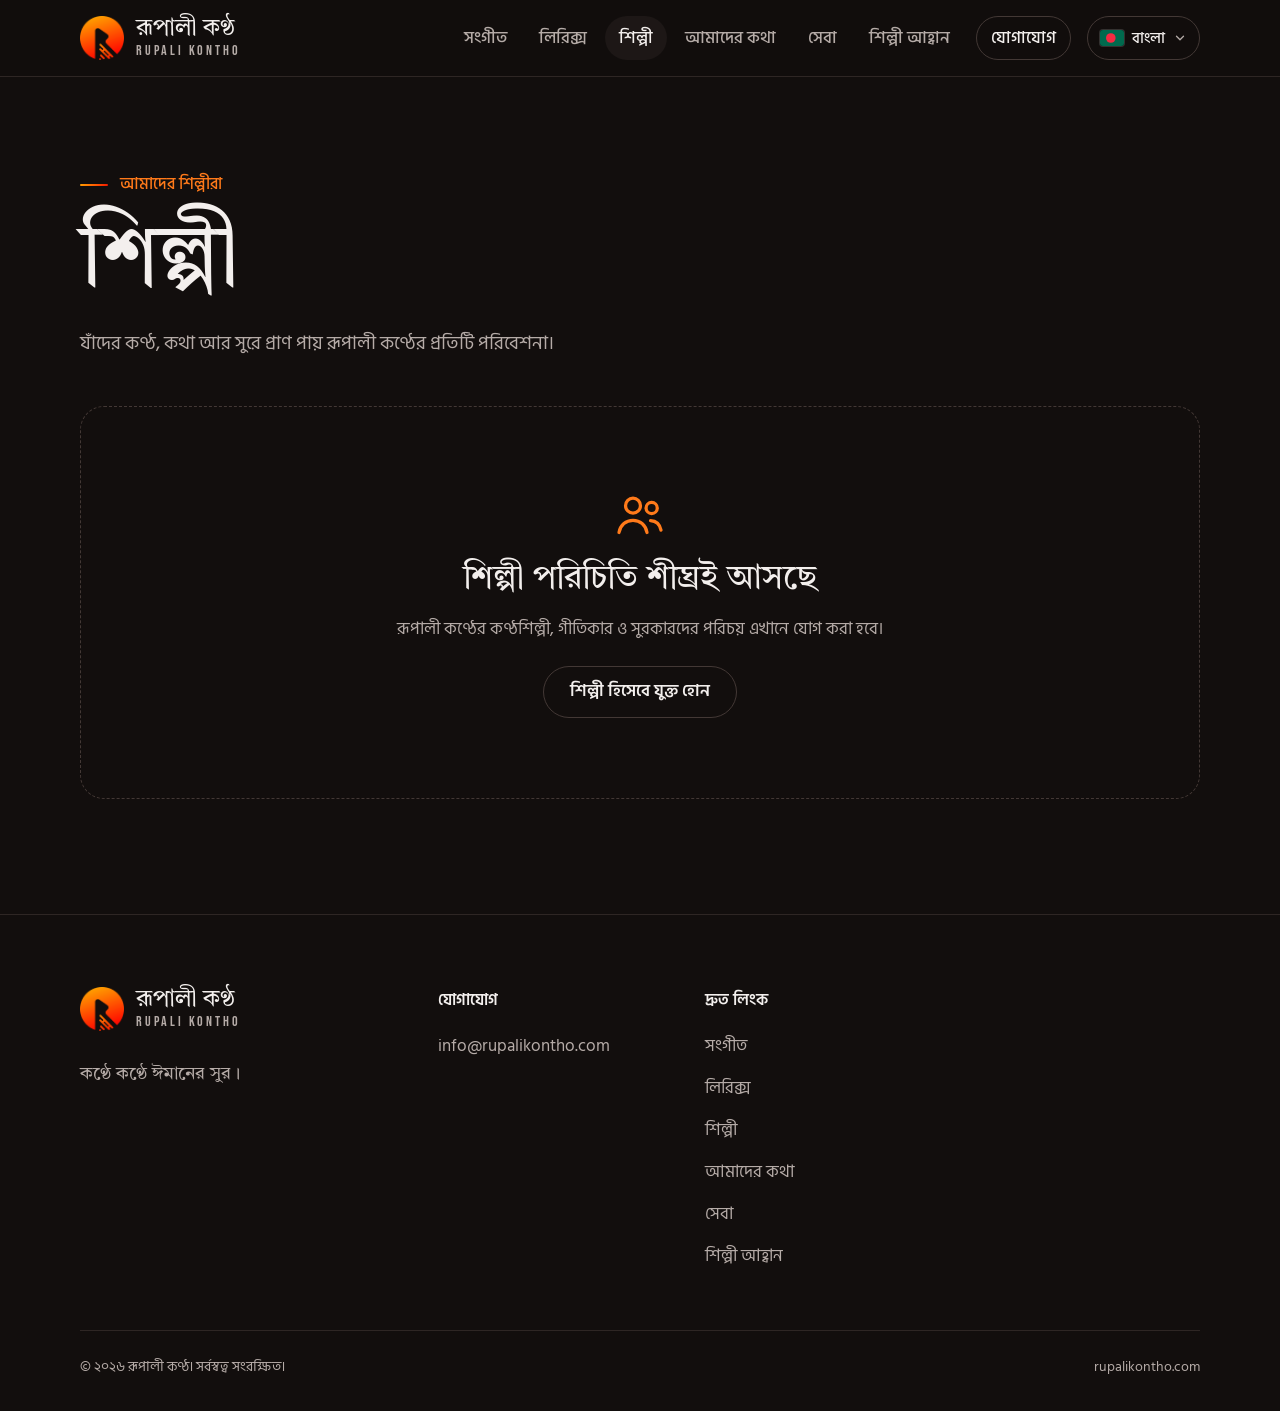
==== artists.html @ 2bbc6c73 "শিল্পী পেজ যোগ (/artists) - Artist cards with arch-shaped portraits (silhouette when no photo),   fi" ====
<!doctype html>
<html lang="bn" data-title-key="title.artists">
<head>
  <meta charset="utf-8">
  <meta name="viewport" content="width=device-width, initial-scale=1">
  <script>
    (function () { try { var l = new URLSearchParams(location.search).get("lang") || localStorage.getItem("rk-lang");
      if (/^(en|hi|ur|ar)$/.test(l || "")) { var h = document.documentElement; h.lang = l; h.dir = (l === "ur" || l === "ar") ? "rtl" : "ltr"; } } catch (e) {} })();
  </script>
  <title>শিল্পী — রূপালী কণ্ঠ</title>
  <meta name="description" content="রূপালী কণ্ঠের কণ্ঠশিল্পী, গীতিকার ও সুরকারদের পরিচিতি ও তাঁদের গান।">
  <meta name="theme-color" content="#120e0d">
  <link rel="canonical" href="https://rupalikontho.com/artists">

  <meta property="og:type" content="website">
  <meta property="og:site_name" content="রূপালী কণ্ঠ">
  <meta property="og:title" content="শিল্পী — রূপালী কণ্ঠ">
  <meta property="og:description" content="রূপালী কণ্ঠের কণ্ঠশিল্পী, গীতিকার ও সুরকারদের পরিচিতি।">
  <meta property="og:url" content="https://rupalikontho.com/artists">
  <meta property="og:image" content="https://rupalikontho.com/assets/img/og-image.png">
  <meta property="og:locale" content="bn_BD">
  <meta name="twitter:card" content="summary_large_image">

  <link rel="icon" type="image/png" sizes="32x32" href="assets/img/favicon-32.png">
  <link rel="icon" type="image/png" sizes="192x192" href="assets/img/logo-192.png">
  <link rel="apple-touch-icon" href="assets/img/apple-touch-icon.png">

  <link rel="preconnect" href="https://fonts.googleapis.com">
  <link rel="preconnect" href="https://fonts.gstatic.com" crossorigin>
  <link href="https://fonts.googleapis.com/css2?family=Amiri&family=Bebas+Neue&family=Hind+Siliguri:wght@400;500;600&family=Tiro+Bangla&display=swap" rel="stylesheet">
  <link rel="stylesheet" href="assets/css/style.css">
</head>
<body>
  <a class="skip-link" href="#main" data-i18n="skip">মূল অংশে যান</a>

  <!-- ===== হেডার ===== -->
  <header class="site-header" id="top">
    <div class="container header-inner">
      <a class="brand" href="/" aria-label="রূপালী কণ্ঠ — হোম" data-i18n-attr="aria-label:home.aria">
        <img class="brand-logo" src="assets/img/logo-192.png" width="48" height="48" alt="">
        <span class="brand-text">
          <span class="brand-name" lang="bn">রূপালী কণ্ঠ</span>
          <span class="brand-latin">RUPALI KONTHO</span>
        </span>
      </a>

      <button class="menu-toggle" type="button" aria-expanded="false" aria-controls="site-nav" aria-label="মেনু খুলুন" data-i18n-attr="aria-label:menu.open">
        <svg class="icon-open" width="24" height="24" viewBox="0 0 24 24" aria-hidden="true"><path d="M4 7h16M4 12h16M4 17h16" fill="none" stroke="currentColor" stroke-width="2" stroke-linecap="round"/></svg>
        <svg class="icon-close" width="24" height="24" viewBox="0 0 24 24" aria-hidden="true"><path d="M6 6l12 12M18 6L6 18" fill="none" stroke="currentColor" stroke-width="2" stroke-linecap="round"/></svg>
      </button>

      <nav class="site-nav" id="site-nav" aria-label="প্রধান মেনু" data-i18n-attr="aria-label:nav.aria">
        <a href="/#music" data-i18n="nav.music">সংগীত</a>
        <a href="/lyrics" data-i18n="nav.lyrics">লিরিক্স</a>
        <a href="/artists" aria-current="page" data-i18n="nav.artists">শিল্পী</a>
        <a href="/#about" data-i18n="nav.about">আমাদের কথা</a>
        <a href="/#services" data-i18n="nav.services">সেবা</a>
        <a href="/#join" data-i18n="nav.join">শিল্পী আহ্বান</a>
        <a class="nav-cta" href="#contact" data-i18n="nav.contact">যোগাযোগ</a>
      </nav>

      <div class="lang-switch" data-lang-switch></div>
    </div>
  </header>

  <main id="main">
    <!-- ===== পেজ শিরোনাম ===== -->
    <section class="page-hero" id="artists-top">
      <div class="container">
        <p class="eyebrow" data-i18n="artists.eyebrow">আমাদের শিল্পীরা</p>
        <h1 data-i18n="artists.h1">শিল্পী</h1>
        <p class="lead" data-i18n="artists.lead">যাঁদের কণ্ঠ, কথা আর সুরে প্রাণ পায় রূপালী কণ্ঠের প্রতিটি পরিবেশনা।</p>
      </div>
    </section>

    <section class="lyrics-section">
      <div class="container">

        <!-- ===== তালিকা ===== -->
        <div id="artists-list-view">
          <div class="lyrics-toolbar" id="artists-toolbar">
            <div class="chips" role="group" aria-label="ভূমিকা অনুযায়ী বাছাই" data-i18n-attr="aria-label:artists.chips.aria" id="artists-chips">
              <button type="button" class="chip" data-role="" aria-pressed="true" data-i18n="lyrics.all">সব</button>
              <button type="button" class="chip" data-role="singer" aria-pressed="false" data-i18n="role.singer">কণ্ঠশিল্পী</button>
              <button type="button" class="chip" data-role="lyricist" aria-pressed="false" data-i18n="role.lyricist">গীতিকার</button>
              <button type="button" class="chip" data-role="composer" aria-pressed="false" data-i18n="role.composer">সুরকার</button>
            </div>
          </div>

          <p class="lyrics-count" id="artists-count" aria-live="polite"></p>
          <div class="artist-grid" id="artists-grid"></div>

          <div class="lyrics-empty" id="artists-no-results" hidden>
            <h2 data-i18n="artists.none.h">এই ভূমিকায় এখনো কোনো শিল্পী নেই</h2>
          </div>

          <div class="lyrics-empty" id="artists-coming-soon" hidden>
            <svg width="56" height="56" viewBox="0 0 24 24" aria-hidden="true"><circle cx="9" cy="8" r="3.2" fill="none" stroke="currentColor" stroke-width="1.4"/><path d="M3 19.5c.6-3.3 3-5.2 6-5.2s5.4 1.9 6 5.2" fill="none" stroke="currentColor" stroke-width="1.4" stroke-linecap="round"/><circle cx="17" cy="9" r="2.4" fill="none" stroke="currentColor" stroke-width="1.4"/><path d="M16.5 14.4c2.4.1 4 1.6 4.5 4.1" fill="none" stroke="currentColor" stroke-width="1.4" stroke-linecap="round"/></svg>
            <h2 data-i18n="artists.soon.h">শিল্পী পরিচিতি শীঘ্রই আসছে</h2>
            <p data-i18n="artists.soon.p">রূপালী কণ্ঠের কণ্ঠশিল্পী, গীতিকার ও সুরকারদের পরিচয় এখানে যোগ করা হবে।</p>
            <a class="btn btn-ghost" href="/#join"><span data-i18n="hero.cta.join">শিল্পী হিসেবে যুক্ত হোন</span></a>
          </div>
        </div>

        <!-- ===== একজন শিল্পী ===== -->
        <article class="artist-detail" id="artist-detail" hidden>
          <a class="back-link" href="#" id="artist-back">
            <svg class="flip-rtl" width="18" height="18" viewBox="0 0 24 24" aria-hidden="true"><path d="M19 12H5M11 6l-6 6 6 6" fill="none" stroke="currentColor" stroke-width="2" stroke-linecap="round" stroke-linejoin="round"/></svg>
            <span data-i18n="artists.back">সব শিল্পী</span>
          </a>

          <div class="artist-profile">
            <div class="artist-profile-photo" id="ad-photo"></div>
            <div class="artist-info">
              <div class="artist-roles" id="ad-roles"></div>
              <h2 id="ad-name" lang="bn"></h2>
              <p class="artist-bio" id="ad-bio" hidden></p>
              <div class="artist-links">
                <a class="btn btn-ghost btn-sm" id="ad-youtube" href="#" target="_blank" rel="noopener" hidden>
                  <svg width="20" height="20" viewBox="0 0 24 24" aria-hidden="true"><rect x="2.5" y="5" width="19" height="14" rx="4" fill="none" stroke="currentColor" stroke-width="1.6"/><path d="M10 9v6l5-3z" fill="currentColor"/></svg>
                  <span data-i18n="social.youtube">ইউটিউব</span>
                </a>
                <a class="btn btn-ghost btn-sm" id="ad-facebook" href="#" target="_blank" rel="noopener" hidden>
                  <svg width="20" height="20" viewBox="0 0 24 24" aria-hidden="true"><path d="M14 8h3V4.5h-3A3.5 3.5 0 0 0 10.5 8v2.5H8V14h2.5v6H14v-6h2.6l.4-3.5h-3V8.6c0-.3.3-.6.6-.6z" fill="none" stroke="currentColor" stroke-width="1.6" stroke-linejoin="round"/></svg>
                  <span data-i18n="social.facebook">ফেসবুক</span>
                </a>
              </div>
            </div>
          </div>

          <section class="artist-songs">
            <h3 data-i18n="artists.songs">এই শিল্পীর গান</h3>
            <ul class="song-list" id="ad-songs"></ul>
            <p class="artist-songs-empty" id="ad-songs-empty" data-i18n="artists.songs.none" hidden>লিরিক্স পেজে এই শিল্পীর গান এখনো যোগ হয়নি।</p>
          </section>
        </article>

      </div>
    </section>
  </main>

  <!-- ===== ফুটার / যোগাযোগ ===== -->
  <footer class="site-footer" id="contact">
    <div class="container footer-grid">
      <div class="footer-brand">
        <a class="brand" href="/" aria-label="রূপালী কণ্ঠ — হোম" data-i18n-attr="aria-label:home.aria">
          <img class="brand-logo" src="assets/img/logo-192.png" width="48" height="48" alt="">
          <span class="brand-text">
            <span class="brand-name" lang="bn">রূপালী কণ্ঠ</span>
            <span class="brand-latin">RUPALI KONTHO</span>
          </span>
        </a>
        <p data-i18n="footer.tagline">কণ্ঠে কণ্ঠে ঈমানের সুর।</p>
      </div>

      <div>
        <h2 class="footer-title" data-i18n="nav.contact">যোগাযোগ</h2>
        <ul class="footer-list">
          <li><a href="mailto:info@rupalikontho.com" data-link="email" data-text dir="ltr">info@rupalikontho.com</a></li>
          <li data-link-row="phone"><a href="#" data-link="phone" data-text></a></li>
          <li data-link-row="address"><span data-text-of="address"></span></li>
        </ul>
      </div>

      <div>
        <h2 class="footer-title" data-i18n="footer.links">দ্রুত লিংক</h2>
        <ul class="footer-list">
          <li><a href="/#music" data-i18n="nav.music">সংগীত</a></li>
          <li><a href="/lyrics" data-i18n="nav.lyrics">লিরিক্স</a></li>
          <li><a href="/artists" data-i18n="nav.artists">শিল্পী</a></li>
          <li><a href="/#about" data-i18n="nav.about">আমাদের কথা</a></li>
          <li><a href="/#services" data-i18n="nav.services">সেবা</a></li>
          <li><a href="/#join" data-i18n="nav.join">শিল্পী আহ্বান</a></li>
        </ul>
      </div>

      <div data-social-block>
        <h2 class="footer-title" data-i18n="footer.follow">আমাদের সাথে থাকুন</h2>
        <div class="social">
          <a href="#" data-link="youtube" data-hide-empty aria-label="ইউটিউব" data-i18n-attr="aria-label:social.youtube">
            <svg width="22" height="22" viewBox="0 0 24 24" aria-hidden="true"><rect x="2.5" y="5" width="19" height="14" rx="4" fill="none" stroke="currentColor" stroke-width="1.6"/><path d="M10 9v6l5-3z" fill="currentColor"/></svg>
            <span data-i18n="social.youtube">ইউটিউব</span>
          </a>
          <a href="#" data-link="facebook" data-hide-empty aria-label="ফেসবুক" data-i18n-attr="aria-label:social.facebook">
            <svg width="22" height="22" viewBox="0 0 24 24" aria-hidden="true"><path d="M14 8h3V4.5h-3A3.5 3.5 0 0 0 10.5 8v2.5H8V14h2.5v6H14v-6h2.6l.4-3.5h-3V8.6c0-.3.3-.6.6-.6z" fill="none" stroke="currentColor" stroke-width="1.6" stroke-linejoin="round"/></svg>
            <span data-i18n="social.facebook">ফেসবুক</span>
          </a>
        </div>
      </div>
    </div>

    <div class="container footer-bottom">
      <div class="footer-bottom-inner">
        <p>© <span data-year>২০২৬</span> <span data-i18n="footer.rights">রূপালী কণ্ঠ। সর্বস্বত্ব সংরক্ষিত।</span></p>
        <p dir="ltr">rupalikontho.com</p>
      </div>
    </div>
  </footer>

  <script src="assets/js/config.js"></script>
  <script src="assets/js/main.js"></script>
  <script src="assets/js/i18n-strings.js"></script>
  <script src="assets/js/i18n.js"></script>
  <script src="assets/js/lyrics-data.js"></script>
  <script src="assets/js/artists-data.js"></script>
  <script src="assets/js/artists.js"></script>
</body>
</html>
---- assets/css/style.css ----
/* ================================================================
   রূপালী কণ্ঠ — স্টাইল
   রং: লোগোর কমলা-লাল গ্রেডিয়েন্ট + রূপালী (সিলভার) + উষ্ণ গাঢ় পটভূমি
   ================================================================ */

:root {
  --bg: #120e0d;
  --bg-2: #171211;
  --surface: #1d1716;
  --line: #2e2624;
  --line-2: #433835;
  --text: #f3efed;
  --muted: #b5aba7;
  --silver: #dfe3e5;
  --orange: #ff7a1a;
  --ink: #1a0d07;
  --grad: linear-gradient(135deg, #ffa000 0%, #ff5a00 55%, #f01400 100%);
  --grad-btn: linear-gradient(135deg, #ffa000 0%, #ff5a00 100%);
  --font-body: "Hind Siliguri", "Noto Sans Bengali", "Nirmala UI", sans-serif;
  --font-display: "Tiro Bangla", "Noto Serif Bengali", "Hind Siliguri", serif;
  --font-arabic: "Amiri", "Traditional Arabic", serif;
  --font-brand: "Bebas Neue", "Oswald", "Arial Narrow", sans-serif;
  --radius: 20px;
}

*,
*::before,
*::after { box-sizing: border-box; }

[hidden] { display: none !important; }

html { scroll-behavior: smooth; scroll-padding-top: 88px; }

body {
  margin: 0;
  background: var(--bg);
  color: var(--text);
  font-family: var(--font-body);
  font-size: 17px;
  line-height: 1.7;
  -webkit-font-smoothing: antialiased;
  text-rendering: optimizeLegibility;
}

img, svg { display: block; max-width: 100%; }

a { color: inherit; }

h1, h2, h3 {
  font-family: var(--font-display);
  font-weight: 400;
  text-wrap: balance;
}

p { text-wrap: pretty; }

:focus-visible {
  outline: 2px solid var(--orange);
  outline-offset: 3px;
  border-radius: 6px;
}

.container {
  width: 100%;
  max-width: 1200px;
  margin-inline: auto;
  padding-inline: clamp(20px, 4vw, 40px);
}

.skip-link {
  position: absolute;
  left: 16px;
  top: -100px;
  z-index: 100;
  padding: 10px 16px;
  border-radius: 10px;
  background: var(--silver);
  color: var(--bg);
  font-weight: 600;
  text-decoration: none;
}
.skip-link:focus { top: 16px; }

/* ---------------- হেডার ---------------- */
.site-header {
  position: sticky;
  top: 0;
  z-index: 50;
  background: rgba(18, 14, 13, 0.88);
  -webkit-backdrop-filter: blur(12px);
  backdrop-filter: blur(12px);
  border-bottom: 1px solid var(--line);
}

.header-inner {
  display: flex;
  align-items: center;
  gap: 16px;
  min-height: 76px;
}

.brand {
  display: inline-flex;
  align-items: center;
  gap: 12px;
  margin-inline-end: auto;
  text-decoration: none;
  color: var(--text);
}
.brand-logo { width: 44px; height: 44px; }
.brand-text { display: flex; flex-direction: column; }
.brand-name {
  font-family: var(--font-display);
  font-size: 24px;
  line-height: 1.15;
}
.brand-latin {
  font-family: var(--font-brand);
  font-size: 14px;
  letter-spacing: 0.2em;
  color: var(--muted);
  line-height: 1.2;
}

.site-nav {
  display: flex;
  align-items: center;
  gap: 4px;
}
.site-nav a {
  display: inline-flex;
  align-items: center;
  min-height: 44px;
  padding: 0 14px;
  border-radius: 999px;
  color: var(--muted);
  text-decoration: none;
  font-weight: 500;
  white-space: nowrap;
  transition: color 0.2s, background-color 0.2s;
}
.site-nav a:hover { color: var(--text); background: var(--surface); }
.site-nav .nav-cta {
  margin-inline-start: 8px;
  color: var(--text);
  border: 1px solid var(--line-2);
}
.site-nav .nav-cta:hover { border-color: var(--orange); background: transparent; }

.menu-toggle .icon-close { display: none; }
body.nav-open .menu-toggle .icon-open { display: none; }
body.nav-open .menu-toggle .icon-close { display: block; }

.menu-toggle {
  display: none;
  place-items: center;
  width: 44px;
  height: 44px;
  padding: 0;
  border: 1px solid var(--line-2);
  border-radius: 12px;
  background: transparent;
  color: var(--text);
  cursor: pointer;
}

/* ---------------- বাটন ও ছোট উপাদান ---------------- */
.eyebrow {
  display: inline-flex;
  align-items: center;
  gap: 12px;
  margin: 0;
  color: var(--orange);
  font-weight: 500;
  font-size: 16px;
}
.eyebrow::before {
  content: "";
  width: 28px;
  height: 2px;
  border-radius: 2px;
  background: var(--grad);
}

.btn-row { display: flex; flex-wrap: wrap; gap: 12px; }

.btn {
  display: inline-flex;
  align-items: center;
  justify-content: center;
  gap: 10px;
  min-height: 52px;
  padding: 0 26px;
  border-radius: 999px;
  border: 1px solid transparent;
  background-color: transparent;
  cursor: pointer;
  font-family: var(--font-body);
  font-size: 17px;
  font-weight: 600;
  text-decoration: none;
  white-space: nowrap;
  transition: transform 0.2s, box-shadow 0.2s, border-color 0.2s, background-color 0.2s;
}
.btn:hover { transform: translateY(-2px); }

.btn-primary {
  background: var(--grad-btn);
  color: var(--ink);
  box-shadow: 0 10px 30px -10px rgba(255, 106, 0, 0.6);
}
.btn-primary:hover { box-shadow: 0 14px 34px -10px rgba(255, 106, 0, 0.75); }

.btn-ghost {
  color: var(--text);
  border-color: var(--line-2);
}
.btn-ghost:hover { border-color: var(--silver); }

.text-link {
  display: inline-flex;
  align-items: center;
  gap: 8px;
  min-height: 44px;
  color: var(--text);
  font-weight: 500;
  text-decoration: none;
  border-bottom: 1px solid var(--line-2);
  transition: border-color 0.2s, gap 0.2s;
}
.text-link:hover { border-color: var(--orange); gap: 12px; }

.icon-badge {
  flex: none;
  display: grid;
  place-items: center;
  width: 48px;
  height: 48px;
  border-radius: 50%;
  border: 1px solid var(--line-2);
  background: var(--surface);
  color: var(--orange);
}

/* ---------------- হিরো ---------------- */
.hero {
  position: relative;
  overflow: hidden;
  padding: clamp(40px, 6vw, 88px) 0 clamp(64px, 8vw, 112px);
}

.hero-inner {
  display: grid;
  grid-template-columns: minmax(0, 1.15fr) minmax(0, 0.85fr);
  align-items: center;
  gap: 56px;
}

.hero-copy {
  display: flex;
  flex-direction: column;
  align-items: flex-start;
  gap: 26px;
}

.basmala {
  margin: 0;
  font-family: var(--font-arabic);
  font-size: 26px;
  line-height: 1.6;
  color: var(--muted);
  text-align: left;
}

.hero h1 {
  margin: 0;
  font-size: clamp(46px, 7vw, 96px);
  line-height: 1.12;
}

.grad-text {
  display: inline-block;
  padding: 0.04em 0 0.14em;
  background: var(--grad);
  -webkit-background-clip: text;
  background-clip: text;
  color: transparent;
}

.lead {
  margin: 0;
  max-width: 34em;
  font-size: clamp(17px, 1.5vw, 19px);
  line-height: 1.8;
  color: var(--muted);
}

.hero-art { position: relative; }
.hero-art::before {
  content: "";
  position: absolute;
  inset: 12% -10% -5%;
  background: radial-gradient(closest-side, rgba(255, 90, 0, 0.16), transparent);
  pointer-events: none;
}

.arch {
  position: relative;
  width: 100%;
  max-width: 440px;
  margin-inline: auto;
  aspect-ratio: 400 / 520;
}
.arch > svg { width: 100%; height: 100%; }

.now-card {
  position: absolute;
  left: 6%;
  right: 6%;
  bottom: 5%;
  display: flex;
  align-items: center;
  gap: 14px;
  padding: 14px 16px;
  border-radius: 18px;
  background: rgba(18, 14, 13, 0.94);
  border: 1px solid var(--line-2);
  box-shadow: 0 24px 48px -16px rgba(0, 0, 0, 0.6);
  color: var(--text);
  text-decoration: none;
  transition: border-color 0.2s, transform 0.2s;
}
.now-card:hover { border-color: var(--orange); transform: translateY(-2px); }

.now-play {
  flex: none;
  display: grid;
  place-items: center;
  width: 46px;
  height: 46px;
  border-radius: 50%;
  background: var(--grad-btn);
  color: var(--ink);
}
.now-text { flex: 1; min-width: 0; display: flex; flex-direction: column; }
.now-label { font-size: 13px; color: var(--orange); line-height: 1.5; }
.now-title {
  font-family: var(--font-display);
  font-size: 18px;
  line-height: 1.45;
  white-space: nowrap;
  overflow: hidden;
  text-overflow: ellipsis;
}
.now-arrow { flex: none; color: var(--muted); }

/* ---------------- ধারা রিবন ---------------- */
.ribbon {
  background: var(--bg-2);
  border-block: 1px solid var(--line);
  padding: 26px 0;
}
.ribbon-list {
  list-style: none;
  margin: 0 auto;
  display: flex;
  flex-wrap: wrap;
  justify-content: center;
  align-items: center;
  gap: 10px 24px;
  font-family: var(--font-display);
  font-size: clamp(21px, 2.4vw, 30px);
  line-height: 1.5;
  color: #d3cbc7;
}
.ribbon-list li { display: inline-flex; align-items: center; gap: 24px; }
.ribbon-list li + li::before {
  content: "";
  width: 7px;
  height: 7px;
  background: var(--orange);
  transform: rotate(45deg);
}

/* ---------------- সেকশন ---------------- */
.section { padding: clamp(72px, 9vw, 120px) 0; }
.section.band {
  background: var(--bg-2);
  border-block: 1px solid var(--line);
}

.section-head {
  display: flex;
  flex-wrap: wrap;
  align-items: flex-end;
  justify-content: space-between;
  gap: 16px 32px;
  margin-bottom: clamp(36px, 4vw, 52px);
}

.section h2 {
  margin: 14px 0 0;
  max-width: 18em;
  font-size: clamp(32px, 4.2vw, 54px);
  line-height: 1.25;
}

/* ---------------- সংগীতের ধারা ---------------- */
.genre-grid {
  display: grid;
  grid-template-columns: repeat(4, minmax(0, 1fr));
  gap: 24px;
}

.genre-card { display: flex; flex-direction: column; gap: 10px; }
.genre-card h3 { margin: 10px 0 0; font-size: 25px; line-height: 1.3; }
.genre-card p { margin: 0; color: var(--muted); font-size: 16px; line-height: 1.75; }

.genre-cover {
  position: relative;
  display: grid;
  place-items: center;
  aspect-ratio: 1 / 1;
  border-radius: var(--radius);
  border: 1px solid var(--line);
  overflow: hidden;
  background-image: url("../img/pattern.svg");
  background-size: 40px 40px;
  transition: transform 0.3s, border-color 0.3s;
}
.genre-card:hover .genre-cover { transform: translateY(-4px); border-color: var(--line-2); }

.genre-cover::before {
  content: "";
  position: absolute;
  inset: 14% 20% 0;
  border: 1px solid rgba(223, 227, 229, 0.3);
  border-bottom: 0;
  border-radius: 999px 999px 0 0;
}
.genre-cover::after {
  content: "";
  position: absolute;
  left: 0;
  right: 0;
  bottom: 0;
  height: 4px;
  background: var(--grad);
}
.genre-cover span {
  position: relative;
  font-family: var(--font-arabic);
  font-size: clamp(44px, 5vw, 64px);
  line-height: 1;
  color: var(--silver);
  padding-top: 10%;
}

.tone-1 { background-color: #2a1a12; }
.tone-2 { background-color: #1f1a25; }
.tone-3 { background-color: #182120; }
.tone-4 { background-color: #281614; }

.video-wrap {
  margin-top: 56px;
  aspect-ratio: 16 / 9;
  border-radius: var(--radius);
  overflow: hidden;
  border: 1px solid var(--line);
  background: var(--surface);
}
.video-wrap iframe { width: 100%; height: 100%; border: 0; }

/* ---------------- আমাদের কথা ---------------- */
.about-inner {
  display: grid;
  grid-template-columns: minmax(0, 1.1fr) minmax(0, 0.9fr);
  gap: clamp(40px, 6vw, 80px);
  align-items: start;
}
.about-copy p {
  margin: 22px 0 0;
  max-width: 36em;
  font-size: 18px;
  line-height: 1.85;
  color: var(--muted);
}

.values { list-style: none; margin: 0; padding: 0; }
.values li {
  display: flex;
  gap: 18px;
  padding: 26px 0;
  border-top: 1px solid var(--line);
}
.values li:last-child { border-bottom: 1px solid var(--line); }
.values h3 { margin: 0 0 4px; font-size: 23px; line-height: 1.35; }
.values p { margin: 0; color: var(--muted); font-size: 16px; line-height: 1.75; }

/* ---------------- সেবা ---------------- */
.service-grid {
  display: grid;
  grid-template-columns: repeat(4, minmax(0, 1fr));
  gap: 20px;
}
.service-card {
  display: flex;
  flex-direction: column;
  gap: 14px;
  padding: 28px;
  border-radius: var(--radius);
  background: var(--surface);
  border: 1px solid var(--line);
  transition: border-color 0.2s, transform 0.2s;
}
.service-card:hover { border-color: var(--line-2); transform: translateY(-3px); }
.service-card h3 { margin: 6px 0 0; font-size: 23px; line-height: 1.35; }
.service-card p { margin: 0; color: var(--muted); font-size: 16px; line-height: 1.75; }

/* ---------------- শিল্পী আহ্বান ---------------- */
.join-section { padding-top: 0; }

.join-card {
  position: relative;
  overflow: hidden;
  display: grid;
  grid-template-columns: minmax(0, 1.25fr) minmax(0, 0.75fr);
  align-items: center;
  gap: 40px;
  padding: clamp(32px, 5vw, 64px);
  border-radius: 28px;
  background-color: var(--silver);
  background-image: url("../img/pattern-dark.svg");
  background-size: 40px 40px;
  color: var(--bg);
}
.join-card::after {
  content: "";
  position: absolute;
  left: 0;
  right: 0;
  bottom: 0;
  height: 6px;
  background: var(--grad);
}
.join-card h2 { color: var(--bg); }
.join-copy, .join-actions { position: relative; z-index: 1; }
.join-deco {
  position: absolute;
  right: -36px;
  top: -36px;
  width: 180px;
  height: auto;
  pointer-events: none;
}
.join-copy p {
  margin: 18px 0 0;
  max-width: 34em;
  font-size: 18px;
  line-height: 1.8;
  color: #3f3734;
}
.eyebrow-dark { color: #a33a00; }

.join-actions { display: flex; flex-direction: column; gap: 12px; }
.btn-dark { background: var(--bg); color: var(--text); }
.btn-dark:hover { box-shadow: 0 12px 28px -12px rgba(0, 0, 0, 0.6); }
.btn-dark-ghost { color: var(--bg); border-color: #6b605c; }
.btn-dark-ghost:hover { border-color: var(--bg); }
.join-note { margin: 6px 0 0; text-align: center; font-size: 15px; color: #3f3734; }
.join-note a { color: var(--bg); font-weight: 600; }

/* ---------------- ফুটার ---------------- */
.site-footer {
  border-top: 1px solid var(--line);
  padding: 72px 0 32px;
}
.footer-grid {
  display: grid;
  grid-template-columns: minmax(0, 1.4fr) repeat(3, minmax(0, 1fr));
  gap: 40px;
}
.footer-brand p {
  margin: 18px 0 0;
  font-family: var(--font-display);
  font-size: 18px;
  color: var(--muted);
}
.footer-title {
  margin: 0 0 14px;
  font-family: var(--font-body);
  font-size: 16px;
  font-weight: 600;
  color: var(--text);
}
.footer-list {
  list-style: none;
  margin: 0;
  padding: 0;
  display: flex;
  flex-direction: column;
  gap: 6px;
}
.footer-list a, .footer-list span {
  display: inline-flex;
  align-items: center;
  min-height: 36px;
  color: var(--muted);
  text-decoration: none;
  word-break: break-word;
}
.footer-list a:hover { color: var(--text); }

.social { display: flex; flex-wrap: wrap; gap: 10px; }
.social a {
  display: inline-flex;
  align-items: center;
  gap: 8px;
  min-height: 44px;
  padding: 0 16px;
  border-radius: 999px;
  border: 1px solid var(--line-2);
  color: var(--text);
  text-decoration: none;
  transition: border-color 0.2s;
}
.social a:hover { border-color: var(--orange); }

.footer-bottom { margin-top: 56px; }
.footer-bottom-inner {
  display: flex;
  flex-wrap: wrap;
  justify-content: space-between;
  gap: 8px 24px;
  padding-top: 24px;
  border-top: 1px solid var(--line);
  font-size: 14px;
  color: var(--muted);
}
.footer-bottom p { margin: 0; }

/* ---------------- রেসপনসিভ ---------------- */
@media (max-width: 1024px) {
  .genre-grid,
  .service-grid { grid-template-columns: repeat(2, minmax(0, 1fr)); }
  .footer-grid { grid-template-columns: repeat(2, minmax(0, 1fr)); }
}

@media (max-width: 1240px) {
  .menu-toggle { display: grid; order: 3; }
  .lang-switch { order: 2; }

  .site-nav {
    position: absolute;
    top: 100%;
    left: 0;
    right: 0;
    display: none;
    flex-direction: column;
    align-items: stretch;
    gap: 0;
    padding: 8px clamp(20px, 4vw, 40px) 20px;
    background: var(--bg);
    border-bottom: 1px solid var(--line);
  }
  body.nav-open .site-nav { display: flex; }
  .site-nav a {
    min-height: 52px;
    padding: 0 4px;
    border-radius: 0;
    border-bottom: 1px solid var(--line);
    font-size: 18px;
  }
  .site-nav a:hover { background: transparent; }
  .site-nav .nav-cta {
    margin: 16px 0 0;
    justify-content: center;
    border-radius: 999px;
    border: 1px solid var(--line-2);
  }
}

@media (max-width: 860px) {
  .hero-inner,
  .about-inner,
  .join-card { grid-template-columns: minmax(0, 1fr); }

  .hero-art { max-width: 400px; width: 100%; margin-inline: auto; }
  .join-deco { display: none; }
}

@media (max-width: 560px) {
  body { font-size: 16px; }
  .service-grid { grid-template-columns: minmax(0, 1fr); }
  .genre-grid { gap: 28px 14px; }
  .genre-card h3 { font-size: 21px; }
  .genre-card p { font-size: 15px; }
  .footer-grid { grid-template-columns: minmax(0, 1fr); gap: 32px; }
  .btn-row { width: 100%; }
  .btn-row .btn { flex: 1 1 100%; }
  .basmala { font-size: 22px; }
  .ribbon-list { gap: 6px 22px; }
  .ribbon-list li + li::before { display: none; }
}

@media (prefers-reduced-motion: reduce) {
  html { scroll-behavior: auto; }
  *, *::before, *::after { transition: none !important; }
}

/* ================================================================
   লিরিক্স পেজ
   ================================================================ */
.sr-only {
  position: absolute;
  width: 1px;
  height: 1px;
  padding: 0;
  margin: -1px;
  overflow: hidden;
  clip: rect(0 0 0 0);
  white-space: nowrap;
  border: 0;
}

.site-nav a[aria-current="page"] { color: var(--text); background: var(--surface); }

.page-hero { padding: clamp(48px, 7vw, 96px) 0 clamp(28px, 4vw, 44px); }
.page-hero h1 {
  margin: 14px 0 0;
  font-size: clamp(48px, 7vw, 88px);
  line-height: 1.15;
}
.page-hero .lead { margin-top: 14px; }

.lyrics-section { padding: 0 0 clamp(72px, 9vw, 120px); }

.lyrics-toolbar {
  display: flex;
  flex-wrap: wrap;
  align-items: center;
  justify-content: space-between;
  gap: 16px;
  margin-bottom: 20px;
}

.search-field {
  flex: 1 1 320px;
  max-width: 520px;
  display: flex;
  align-items: center;
  gap: 10px;
  min-height: 52px;
  padding: 0 18px;
  border: 1px solid var(--line-2);
  border-radius: 999px;
  background: var(--surface);
  color: var(--muted);
  transition: border-color 0.2s;
}
.search-field:focus-within { border-color: var(--orange); }
.search-field input {
  flex: 1;
  min-width: 0;
  height: 50px;
  border: 0;
  outline: none;
  background: transparent;
  color: var(--text);
  font-family: var(--font-body);
  font-size: 17px;
}
.search-field input::placeholder { color: #9d928e; }
.search-field input::-webkit-search-cancel-button { filter: invert(0.7); }

.chips { display: flex; flex-wrap: wrap; gap: 8px; }
.chip {
  min-height: 44px;
  padding: 0 18px;
  border-radius: 999px;
  border: 1px solid var(--line-2);
  background: transparent;
  color: var(--muted);
  font-family: var(--font-body);
  font-size: 16px;
  font-weight: 500;
  cursor: pointer;
  transition: color 0.2s, border-color 0.2s, background-color 0.2s;
}
.chip:hover { color: var(--text); border-color: var(--silver); }
.chip[aria-pressed="true"] {
  background: var(--grad-btn);
  border-color: transparent;
  color: var(--ink);
}

.lyrics-count { margin: 0 0 20px; font-size: 15px; color: var(--muted); }

.lyrics-grid {
  display: grid;
  grid-template-columns: repeat(auto-fill, minmax(min(280px, 100%), 1fr));
  gap: 20px;
}

.lyric-card {
  display: flex;
  flex-direction: column;
  gap: 10px;
  padding: 24px;
  border-radius: var(--radius);
  background: var(--surface);
  border: 1px solid var(--line);
  color: var(--text);
  text-decoration: none;
  transition: border-color 0.2s, transform 0.2s;
}
.lyric-card:hover { border-color: var(--orange); transform: translateY(-3px); }
.lyric-card h3 { margin: 4px 0 0; font-size: 24px; line-height: 1.35; }

.tag {
  align-self: flex-start;
  display: inline-flex;
  align-items: center;
  padding: 2px 12px;
  border-radius: 999px;
  border: 1px solid rgba(255, 122, 26, 0.45);
  color: var(--orange);
  font-size: 14px;
  font-weight: 500;
  line-height: 1.7;
}

.first-line {
  margin: 0;
  color: var(--muted);
  font-size: 16px;
  line-height: 1.7;
  display: -webkit-box;
  -webkit-line-clamp: 2;
  -webkit-box-orient: vertical;
  overflow: hidden;
}
.card-meta {
  margin: auto 0 0;
  padding-top: 12px;
  border-top: 1px solid var(--line);
  font-size: 14px;
  color: var(--muted);
}

.lyrics-empty {
  display: flex;
  flex-direction: column;
  align-items: center;
  gap: 14px;
  padding: clamp(48px, 8vw, 80px) 24px;
  border: 1px dashed var(--line-2);
  border-radius: 24px;
  text-align: center;
  color: var(--muted);
}
.lyrics-empty svg { color: var(--orange); }
.lyrics-empty h2 { margin: 0; font-size: clamp(26px, 3vw, 34px); line-height: 1.3; color: var(--text); }
.lyrics-empty p { margin: 0; max-width: 30em; }
.lyrics-empty .btn { margin-top: 8px; }

/* একটি গানের কথা */
body.lyric-open .page-hero { display: none; }
body.lyric-open .lyrics-section { padding-top: clamp(24px, 4vw, 48px); }
.lyric-detail { max-width: 780px; margin: 0 auto; }

.back-link {
  display: inline-flex;
  align-items: center;
  gap: 8px;
  min-height: 44px;
  color: var(--muted);
  text-decoration: none;
  font-weight: 500;
}
.back-link:hover { color: var(--text); }

.lyric-head {
  display: flex;
  flex-direction: column;
  align-items: center;
  gap: 14px;
  margin: 20px 0 8px;
  text-align: center;
}
.lyric-head .tag { align-self: center; }
.lyric-head h2 { margin: 0; font-size: clamp(34px, 5vw, 56px); line-height: 1.25; }

.lyric-meta {
  display: flex;
  flex-wrap: wrap;
  justify-content: center;
  gap: 4px 24px;
  margin: 0;
}
.lyric-meta div { display: flex; gap: 6px; }
.lyric-meta dt { color: var(--muted); }
.lyric-meta dd { margin: 0; color: var(--text); }

.lyric-actions {
  display: flex;
  flex-wrap: wrap;
  justify-content: center;
  align-items: center;
  gap: 12px;
  padding: 20px 0 28px;
  margin-bottom: 36px;
  border-bottom: 1px solid var(--line);
}
.size-control {
  display: inline-flex;
  border: 1px solid var(--line-2);
  border-radius: 999px;
  overflow: hidden;
}
.icon-btn {
  min-width: 52px;
  min-height: 44px;
  border: 0;
  background: transparent;
  color: var(--text);
  font-family: var(--font-display);
  font-size: 17px;
  cursor: pointer;
}
.icon-btn + .icon-btn { border-inline-start: 1px solid var(--line-2); }
.icon-btn:hover { background: var(--surface); }
.btn-sm { min-height: 44px; padding: 0 20px; font-size: 16px; }

.lyric-detail .video-wrap { margin: 0 0 40px; }

.lyric-body {
  font-family: var(--font-display);
  font-size: var(--lyric-size, clamp(19px, 2vw, 23px));
  line-height: 2;
  text-align: center;
  color: #ece6e3;
}
.lyric-body .stanza { margin: 0 0 1.5em; }
.lyric-body .stanza:last-child { margin-bottom: 0; }

@media (max-width: 560px) {
  .search-field { flex-basis: 100%; max-width: none; }
  .lyric-card h3 { font-size: 22px; }
}

/* ================================================================
   ভাষা বদলানোর মেনু
   ================================================================ */
.lang-switch { position: relative; }

.lang-btn {
  display: inline-flex;
  align-items: center;
  gap: 8px;
  min-height: 44px;
  padding: 0 12px;
  border: 1px solid var(--line-2);
  border-radius: 999px;
  background: transparent;
  color: var(--text);
  font-family: var(--font-body);
  font-size: 15px;
  font-weight: 500;
  cursor: pointer;
  white-space: nowrap;
  transition: border-color 0.2s, background-color 0.2s;
}
.lang-btn:hover,
.lang-switch.is-open .lang-btn { border-color: var(--silver); background: var(--surface); }
.lang-btn-flag { display: inline-flex; }
.lang-chevron { color: var(--muted); transition: transform 0.2s; }
.lang-switch.is-open .lang-chevron { transform: rotate(180deg); }

.flag {
  flex: none;
  width: 24px;
  height: 16px;
  border-radius: 3px;
  box-shadow: 0 0 0 1px rgba(255, 255, 255, 0.15);
}

.lang-menu {
  position: absolute;
  top: calc(100% + 8px);
  inset-inline-end: 0;
  z-index: 60;
  min-width: 210px;
  margin: 0;
  padding: 6px;
  list-style: none;
  background: #16101a;
  border: 1px solid var(--line-2);
  border-radius: 14px;
  box-shadow: 0 24px 48px -12px rgba(0, 0, 0, 0.7);
}
.lang-menu li + li { border-top: 1px solid var(--line); }

.lang-opt {
  display: flex;
  align-items: center;
  gap: 12px;
  width: 100%;
  min-height: 48px;
  padding: 0 12px;
  border: 0;
  border-radius: 10px;
  background: transparent;
  color: var(--text);
  font-size: 17px;
  text-align: start;
  cursor: pointer;
}
.lang-opt:hover,
.lang-opt:focus-visible { background: var(--surface); }
.lang-opt-name { flex: 1; }
.lang-opt[lang="bn"] { font-family: "Hind Siliguri", "Noto Sans Bengali", sans-serif; }
.lang-opt[lang="en"] { font-family: "Hind Siliguri", system-ui, sans-serif; }
.lang-opt[lang="hi"] { font-family: "Hind", "Noto Sans Devanagari", "Nirmala UI", sans-serif; }
.lang-opt[lang="ur"] { font-family: "Noto Nastaliq Urdu", "Urdu Typesetting", "Noto Naskh Arabic", serif; }
.lang-opt[lang="ar"] { font-family: "Noto Naskh Arabic", "Amiri", "Traditional Arabic", serif; }
.lang-check { visibility: hidden; color: var(--orange); }
.lang-opt[aria-current="true"] { font-weight: 600; }
.lang-opt[aria-current="true"] .lang-check { visibility: visible; }

.lang-note {
  margin: 10px 0 0;
  font-size: 15px;
  color: var(--orange);
}

@media (max-width: 560px) {
  .lang-btn-name { display: none; }
  .lang-btn { padding: 0 10px; }
}

/* ================================================================
   ভাষাভিত্তিক ফন্ট ও ডান-থেকে-বাম (উর্দু, আরবি)
   ================================================================ */
html[lang="hi"] {
  --font-body: "Hind", "Noto Sans Devanagari", "Nirmala UI", sans-serif;
  --font-display: "Tiro Devanagari Hindi", "Noto Serif Devanagari", "Hind", serif;
}
html[lang="ur"] {
  --font-body: "Noto Nastaliq Urdu", "Jameel Noori Nastaleeq", "Urdu Typesetting", "Noto Naskh Arabic", serif;
  --font-display: "Noto Nastaliq Urdu", "Jameel Noori Nastaleeq", "Urdu Typesetting", "Noto Naskh Arabic", serif;
}
html[lang="ar"] {
  --font-body: "Noto Naskh Arabic", "Amiri", "Traditional Arabic", serif;
  --font-display: "Amiri", "Noto Naskh Arabic", "Traditional Arabic", serif;
}

/* বাংলা নাম ও গানের কথা সব ভাষাতেই বাংলা ফন্টে */
[lang="bn"] {
  --font-body: "Hind Siliguri", "Noto Sans Bengali", "Nirmala UI", sans-serif;
  --font-display: "Tiro Bangla", "Noto Serif Bengali", "Hind Siliguri", serif;
}
:where([lang="bn"]):not(html) { font-family: var(--font-body); }

/* নাস্তালিক লিপির জন্য বাড়তি লাইন-উচ্চতা */
html[lang="ur"] body { line-height: 2.1; }
html[lang="ur"] h1,
html[lang="ur"] h2,
html[lang="ur"] h3 { line-height: 1.8; }
html[lang="ur"] .hero h1 { line-height: 1.6; }
html[lang="ur"] .eyebrow,
html[lang="ur"] .site-nav a,
html[lang="ur"] .btn { line-height: 2; }
html[lang="ar"] h1,
html[lang="ar"] h2,
html[lang="ar"] h3 { line-height: 1.45; }

[dir="rtl"] .flip-rtl { transform: scaleX(-1); }
[dir="rtl"] .basmala { text-align: right; }
[dir="rtl"] .brand-latin { direction: ltr; }
html[lang="ur"] .grad-text,
html[lang="ar"] .grad-text { padding: 0.25em 0 0.35em; }
html[lang="en"] .hero h1,
html[lang="hi"] .hero h1 { font-size: clamp(42px, 5.6vw, 80px); }

/* ================================================================
   শিল্পী পেজ
   ================================================================ */
body.detail-open .page-hero { display: none; }
body.detail-open .lyrics-section { padding-top: clamp(24px, 4vw, 48px); }

.artist-grid {
  display: grid;
  grid-template-columns: repeat(auto-fill, minmax(min(220px, 100%), 1fr));
  gap: 32px 20px;
}
.artist-grid--teaser { grid-template-columns: repeat(auto-fit, minmax(min(220px, 100%), 1fr)); }
.artists-teaser .artist-grid { max-width: 1200px; }

.artist-card {
  display: flex;
  flex-direction: column;
  gap: 6px;
  color: var(--text);
  text-decoration: none;
}
.artist-card h3 { margin: 10px 0 0; font-size: 23px; line-height: 1.35; }
.artist-role { margin: 0; font-size: 15px; color: var(--muted); }

.artist-portrait {
  position: relative;
  display: grid;
  place-items: center;
  aspect-ratio: 4 / 5;
  border-radius: 999px 999px 20px 20px;
  overflow: hidden;
  border: 1px solid var(--line);
  background-color: var(--surface);
  background-image: url("../img/pattern.svg");
  background-size: 40px 40px;
  color: #6b5d59;
  transition: border-color 0.25s, transform 0.25s;
}
.artist-portrait::after {
  content: "";
  position: absolute;
  left: 0;
  right: 0;
  bottom: 0;
  height: 4px;
  background: var(--grad);
}
.artist-portrait img {
  position: absolute;
  inset: 0;
  width: 100%;
  height: 100%;
  object-fit: cover;
}
.artist-silhouette { width: 46%; height: auto; }
.artist-card:hover .artist-portrait { border-color: var(--orange); transform: translateY(-4px); }

.artist-detail { max-width: 1000px; margin: 0 auto; }
.artist-profile {
  display: grid;
  grid-template-columns: minmax(0, 340px) minmax(0, 1fr);
  align-items: center;
  gap: clamp(28px, 5vw, 64px);
  margin-top: 20px;
}
.artist-portrait--lg { width: 100%; }
.artist-roles { display: flex; flex-wrap: wrap; gap: 8px; }
.artist-roles .tag { align-self: auto; }
.artist-info h2 {
  margin: 14px 0 0;
  font-size: clamp(36px, 5vw, 60px);
  line-height: 1.2;
}
.artist-bio {
  margin: 16px 0 0;
  max-width: 36em;
  font-size: 18px;
  line-height: 1.85;
  color: var(--muted);
}
.artist-links { display: flex; flex-wrap: wrap; gap: 12px; margin-top: 24px; }
.artist-links:not(:has(a:not([hidden]))) { display: none; }

.artist-songs {
  margin-top: clamp(48px, 6vw, 72px);
  padding-top: 32px;
  border-top: 1px solid var(--line);
}
.artist-songs h3 { margin: 0 0 18px; font-size: 28px; }
.song-list { list-style: none; margin: 0; padding: 0; display: grid; gap: 10px; }
.song-list a {
  display: flex;
  align-items: center;
  gap: 14px;
  min-height: 60px;
  padding: 12px 20px;
  border-radius: 16px;
  background: var(--surface);
  border: 1px solid var(--line);
  color: var(--text);
  text-decoration: none;
  transition: border-color 0.2s;
}
.song-list a:hover { border-color: var(--orange); }
.song-list .song-title { flex: 1; font-family: var(--font-display); font-size: 20px; }
.song-list .tag { align-self: center; }
.song-list svg { color: var(--muted); flex: none; }
.artist-songs-empty { margin: 0; color: var(--muted); }

@media (max-width: 760px) {
  .artist-profile { grid-template-columns: minmax(0, 1fr); text-align: center; }
  .artist-profile-photo { width: 100%; max-width: 280px; margin: 0 auto; }
  .artist-roles, .artist-links { justify-content: center; }
  .artist-bio { margin-inline: auto; }
}
@media (max-width: 560px) {
  .artist-grid { grid-template-columns: repeat(2, minmax(0, 1fr)); gap: 24px 14px; }
  .artist-card h3 { font-size: 19px; }
  .artist-role { font-size: 14px; }
}
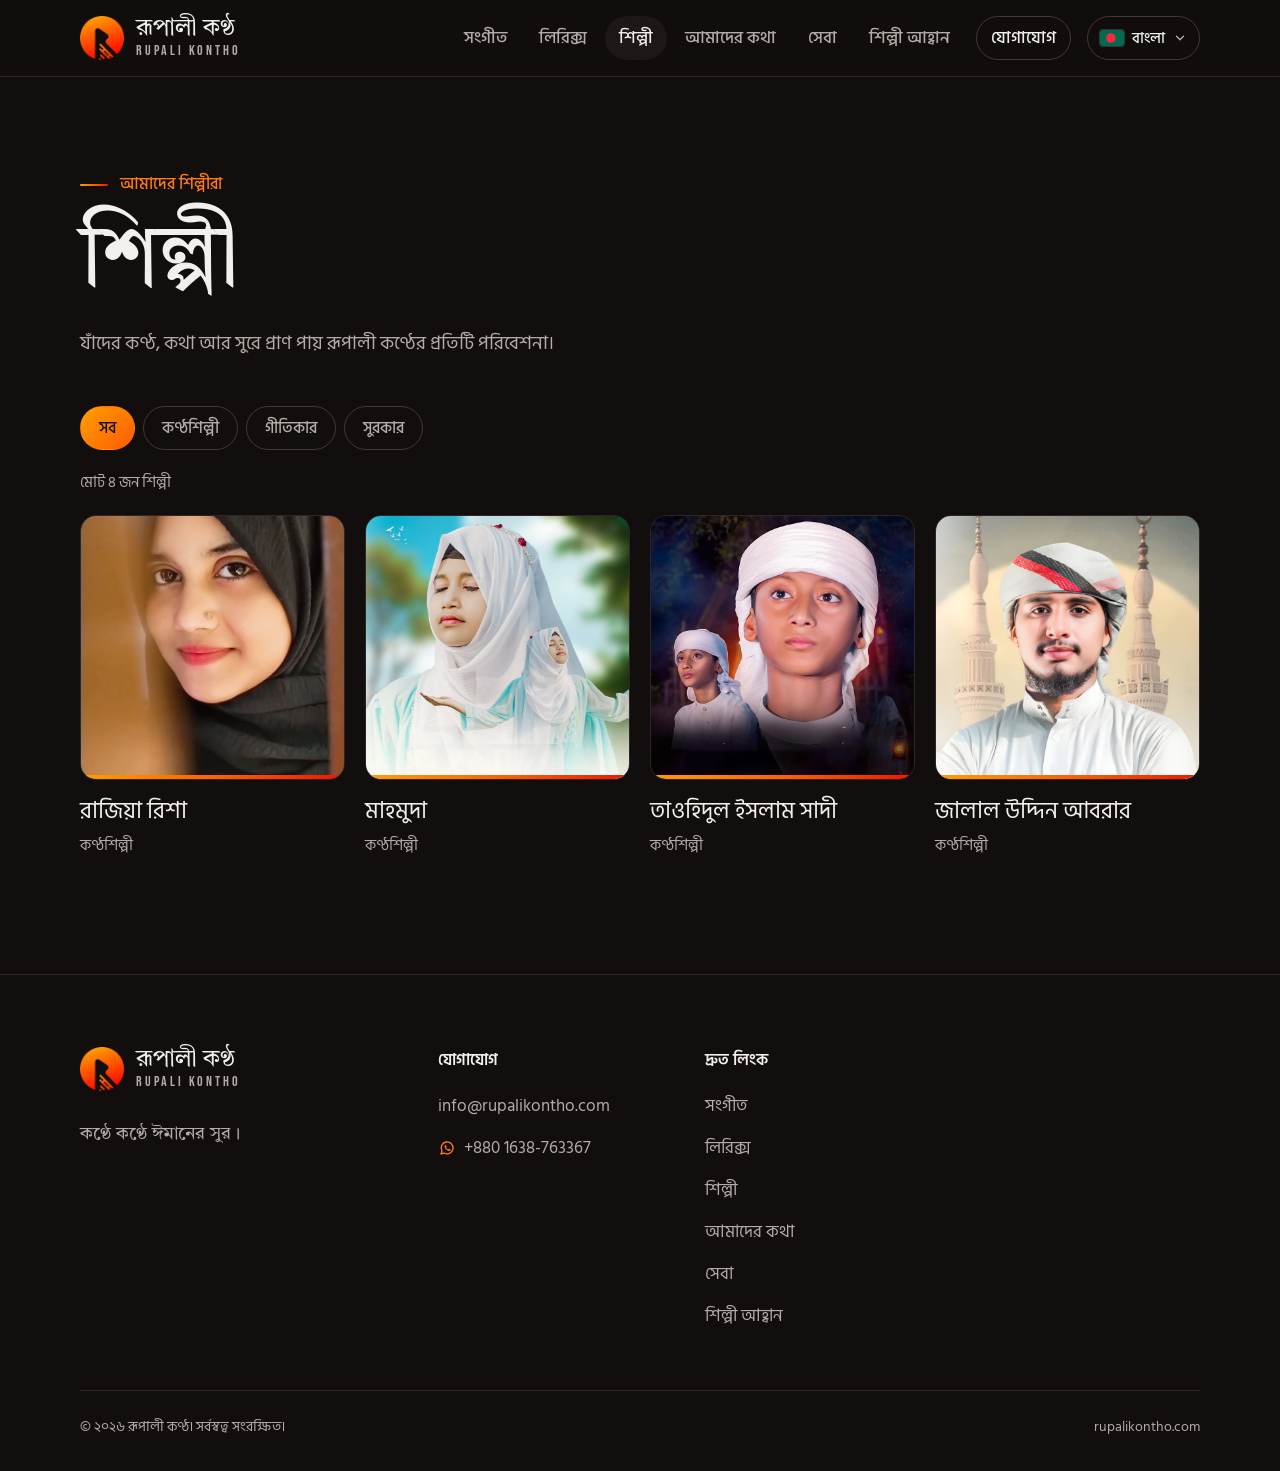
==== commit aee40b8e: "হোয়াটসঅ্যাপ নম্বর যোগ: +880 1638-763367 - config.js: WhatsApp number; shows as typed (Latin digits," ====
--- a/artists.html
+++ b/artists.html
@@ -157,7 +157,8 @@
         <h2 class="footer-title" data-i18n="nav.contact">যোগাযোগ</h2>
         <ul class="footer-list">
           <li><a href="mailto:info@rupalikontho.com" data-link="email" data-text dir="ltr">info@rupalikontho.com</a></li>
-          <li data-link-row="phone"><a href="#" data-link="phone" data-text></a></li>
+          <li data-link-row="phone"><a href="#" data-link="phone" data-text dir="ltr"></a></li>
+          <li data-link-row="whatsapp"><a class="contact-link" href="#" data-link="whatsapp" dir="ltr"><svg width="18" height="18" viewBox="0 0 24 24" role="img" aria-label="WhatsApp"><path d="M4 20l1.3-4A8 8 0 1 1 8 18.7z" fill="none" stroke="currentColor" stroke-width="1.8" stroke-linejoin="round"/><path d="M9.2 8.6c.2-.4.5-.4.7-.4h.5c.2 0 .4.1.5.4l.6 1.4c.1.2 0 .4-.1.6l-.4.5c-.1.1-.1.3 0 .5.6 1 1.4 1.8 2.4 2.3.2.1.4.1.5-.1l.5-.6c.2-.2.4-.2.6-.1l1.4.7c.2.1.3.3.3.5 0 .5-.2 1.1-.7 1.4-.6.4-1.5.5-2.6 0-1.7-.7-3.1-2-4-3.6-.6-1-.8-2.1-.2-3.1z" fill="currentColor"/></svg><span data-text-of="whatsapp"></span></a></li>
           <li data-link-row="address"><span data-text-of="address"></span></li>
         </ul>
       </div>
--- a/assets/css/style.css
+++ b/assets/css/style.css
@@ -1094,7 +1094,8 @@
   grid-template-columns: repeat(auto-fill, minmax(min(220px, 100%), 1fr));
   gap: 32px 20px;
 }
-.artist-grid--teaser { grid-template-columns: repeat(auto-fit, minmax(min(220px, 100%), 1fr)); }
+.artist-grid--teaser { grid-template-columns: repeat(4, minmax(0, 1fr)); }
+@media (max-width: 1024px) { .artist-grid--teaser { grid-template-columns: repeat(3, minmax(0, 1fr)); } }
 .artists-teaser .artist-grid { max-width: 1200px; }
 
 .artist-card {
@@ -1111,8 +1112,8 @@
   position: relative;
   display: grid;
   place-items: center;
-  aspect-ratio: 4 / 5;
-  border-radius: 999px 999px 20px 20px;
+  aspect-ratio: 1 / 1;
+  border-radius: 16px;
   overflow: hidden;
   border: 1px solid var(--line);
   background-color: var(--surface);
@@ -1203,3 +1204,6 @@
   .artist-card h3 { font-size: 19px; }
   .artist-role { font-size: 14px; }
 }
+
+.footer-list .contact-link { gap: 8px; }
+.footer-list .contact-link svg { color: var(--orange); flex: none; }
